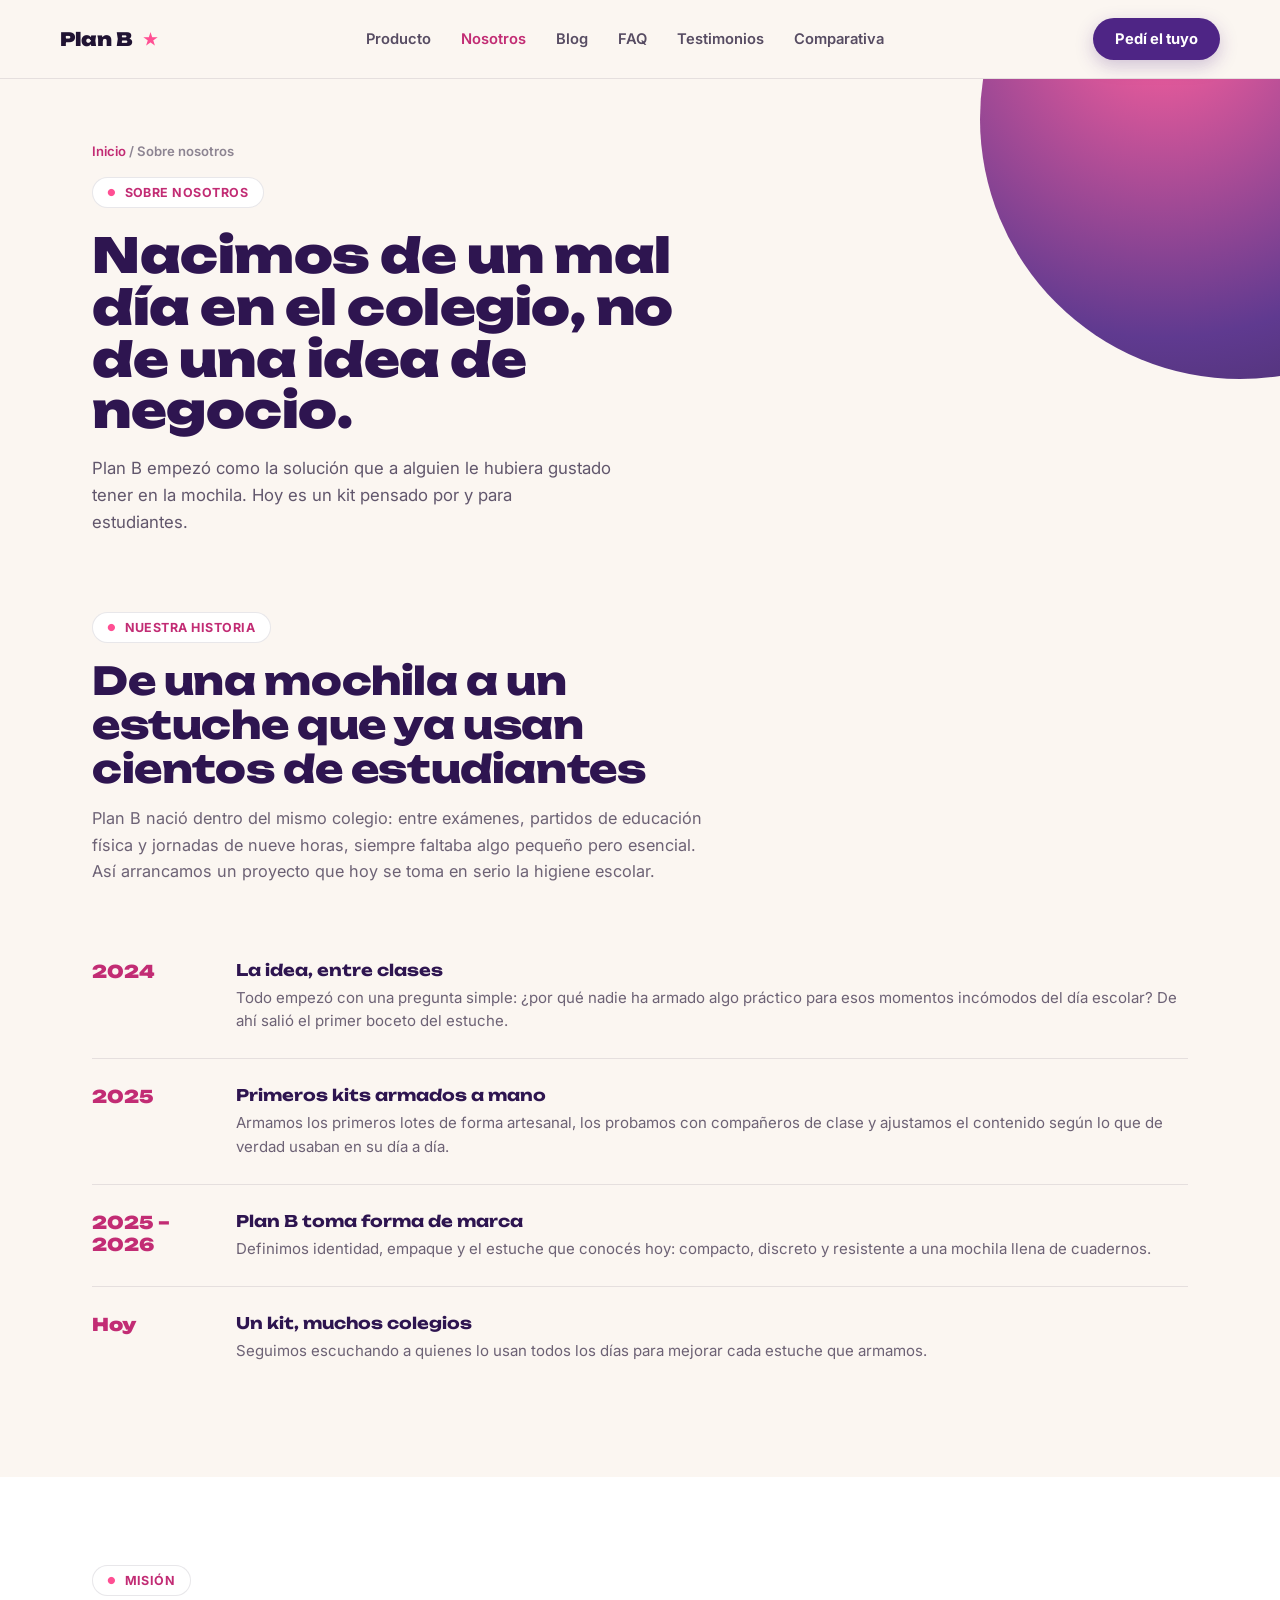
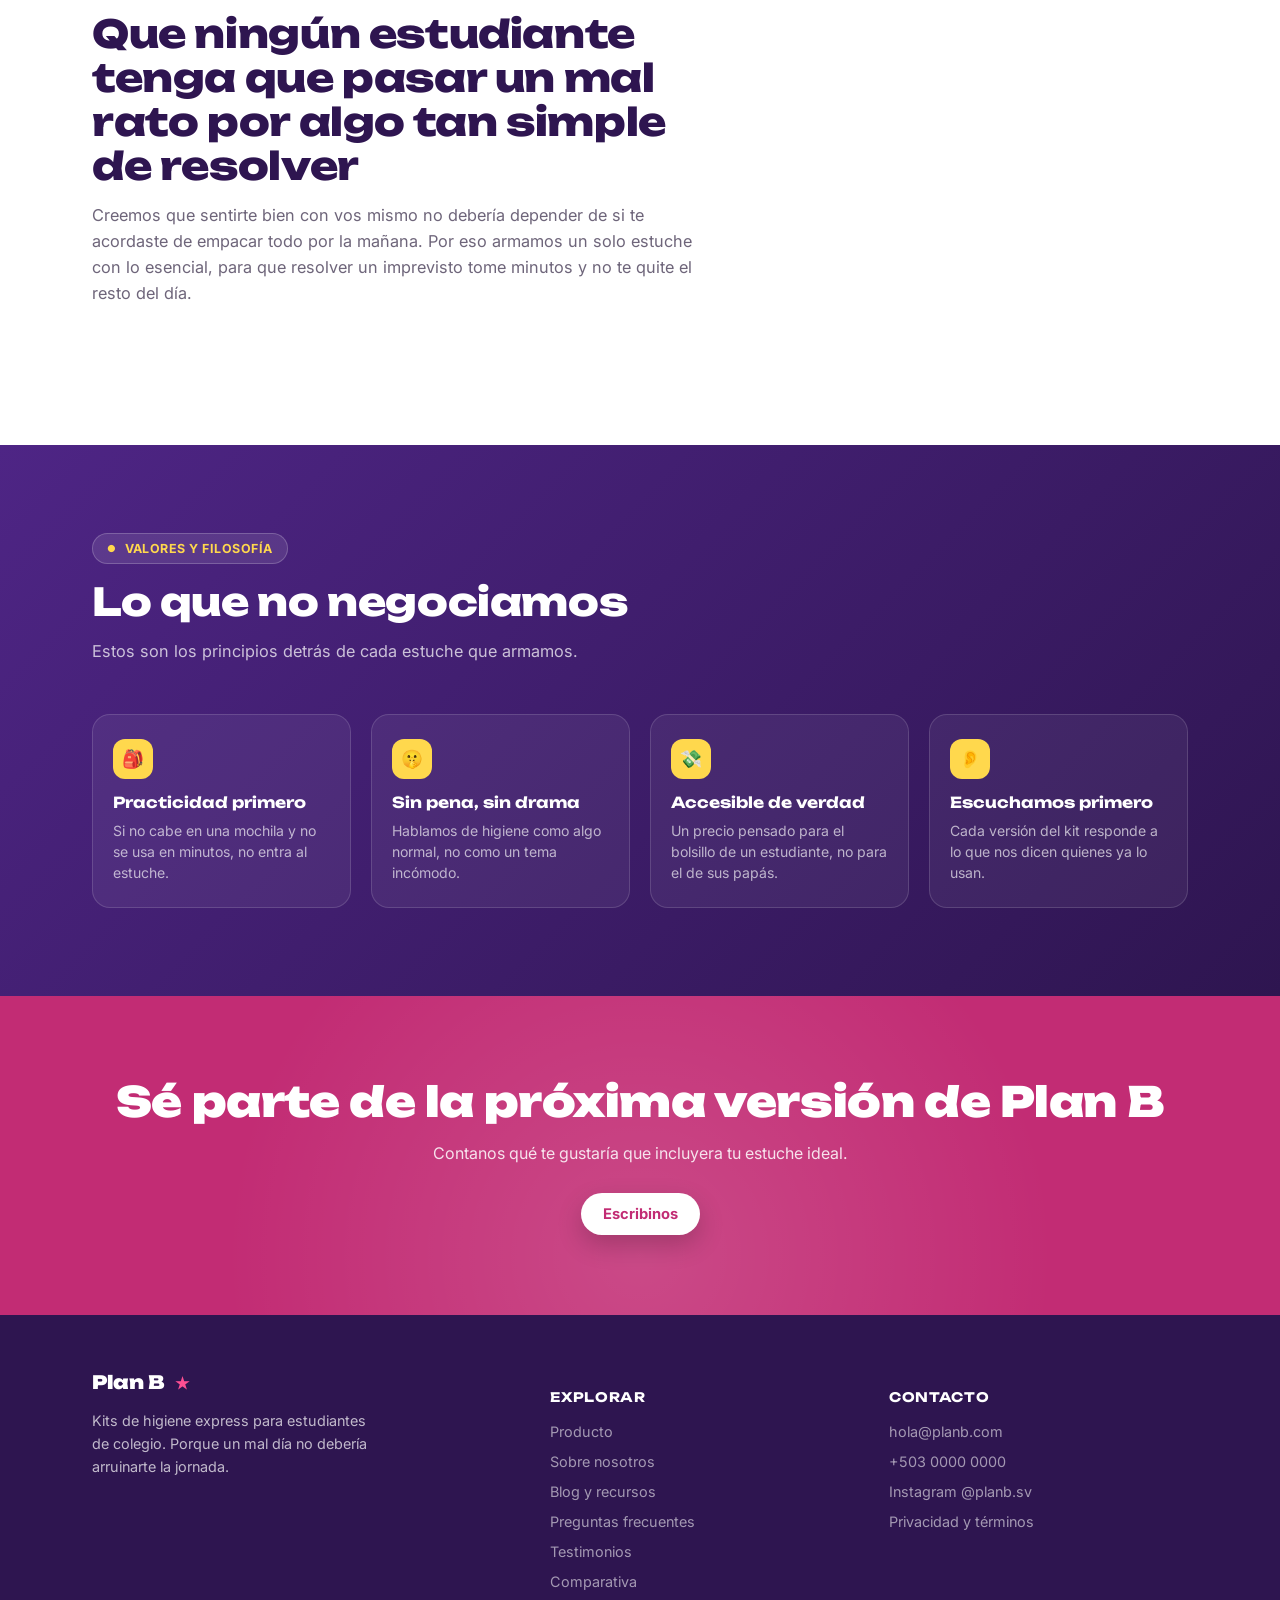
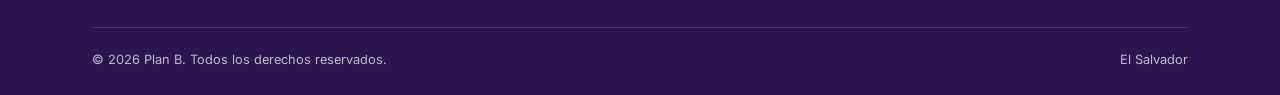
==== about.html @ c0e93ee3 "Add files via upload" ====
<!DOCTYPE html>
<html lang="es">
<head>
<meta charset="UTF-8">
<meta name="viewport" content="width=device-width, initial-scale=1.0">
<title>Sobre Nosotros — Plan B</title>
<link rel="preconnect" href="https://fonts.googleapis.com">
<link href="https://fonts.googleapis.com/css2?family=Unbounded:wght@400;600;800;900&family=Inter:wght@400;500;600;700&display=swap" rel="stylesheet">
<link rel="stylesheet" href="styles.css">
</head>
<body>

<header>
  <div class="wrap nav">
    <a href="index.html" style="text-decoration:none;"><div class="logo">Plan B<span class="star">★</span></div></a>
    <ul class="nav-links">
      <li><a href="product.html">Producto</a></li>
      <li><a href="about.html" class="active">Nosotros</a></li>
      <li><a href="blog.html">Blog</a></li>
      <li><a href="faq.html">FAQ</a></li>
      <li><a href="testimonials.html">Testimonios</a></li>
      <li><a href="comparison.html">Comparativa</a></li>
    </ul>
    <a href="index.html#contacto" class="btn">Pedí el tuyo</a>
  </div>
</header>

<section class="page-hero">
  <div class="page-hero-blob"></div>
  <div class="wrap">
    <div class="crumb"><a href="index.html">Inicio</a> / Sobre nosotros</div>
    <span class="eyebrow">Sobre nosotros</span>
    <h1>Nacimos de un mal día en el colegio, no de una idea de negocio.</h1>
    <p class="lead">Plan B empezó como la solución que a alguien le hubiera gustado tener en la mochila. Hoy es un kit pensado por y para estudiantes.</p>
  </div>
</section>

<section class="section" style="padding-top:56px;">
  <div class="wrap">
    <div class="section-head">
      <span class="eyebrow">Nuestra historia</span>
      <h2>De una mochila a un estuche que ya usan cientos de estudiantes</h2>
      <p>Plan B nació dentro del mismo colegio: entre exámenes, partidos de educación física y jornadas de nueve horas, siempre faltaba algo pequeño pero esencial. Así arrancamos un proyecto que hoy se toma en serio la higiene escolar.</p>
    </div>
    <ul class="timeline">
      <li>
        <span class="year">2024</span>
        <div>
          <h4>La idea, entre clases</h4>
          <p>Todo empezó con una pregunta simple: ¿por qué nadie ha armado algo práctico para esos momentos incómodos del día escolar? De ahí salió el primer boceto del estuche.</p>
        </div>
      </li>
      <li>
        <span class="year">2025</span>
        <div>
          <h4>Primeros kits armados a mano</h4>
          <p>Armamos los primeros lotes de forma artesanal, los probamos con compañeros de clase y ajustamos el contenido según lo que de verdad usaban en su día a día.</p>
        </div>
      </li>
      <li>
        <span class="year">2025 – 2026</span>
        <div>
          <h4>Plan B toma forma de marca</h4>
          <p>Definimos identidad, empaque y el estuche que conocés hoy: compacto, discreto y resistente a una mochila llena de cuadernos.</p>
        </div>
      </li>
      <li>
        <span class="year">Hoy</span>
        <div>
          <h4>Un kit, muchos colegios</h4>
          <p>Seguimos escuchando a quienes lo usan todos los días para mejorar cada estuche que armamos.</p>
        </div>
      </li>
    </ul>
  </div>
</section>

<section class="section benefits">
  <div class="wrap">
    <div class="section-head">
      <span class="eyebrow">Misión</span>
      <h2>Que ningún estudiante tenga que pasar un mal rato por algo tan simple de resolver</h2>
      <p>Creemos que sentirte bien con vos mismo no debería depender de si te acordaste de empacar todo por la mañana. Por eso armamos un solo estuche con lo esencial, para que resolver un imprevisto tome minutos y no te quite el resto del día.</p>
    </div>
  </div>
</section>

<section class="section kit">
  <div class="wrap">
    <div class="section-head">
      <span class="eyebrow">Valores y filosofía</span>
      <h2>Lo que no negociamos</h2>
      <p>Estos son los principios detrás de cada estuche que armamos.</p>
    </div>
    <div class="values-grid">
      <div class="value-card" style="background:rgba(255,255,255,0.06); border-color:rgba(255,255,255,0.14);">
        <div class="icon">🎒</div>
        <h4 style="color:#fff;">Practicidad primero</h4>
        <p style="color:rgba(255,255,255,0.65);">Si no cabe en una mochila y no se usa en minutos, no entra al estuche.</p>
      </div>
      <div class="value-card" style="background:rgba(255,255,255,0.06); border-color:rgba(255,255,255,0.14);">
        <div class="icon">🤫</div>
        <h4 style="color:#fff;">Sin pena, sin drama</h4>
        <p style="color:rgba(255,255,255,0.65);">Hablamos de higiene como algo normal, no como un tema incómodo.</p>
      </div>
      <div class="value-card" style="background:rgba(255,255,255,0.06); border-color:rgba(255,255,255,0.14);">
        <div class="icon">💸</div>
        <h4 style="color:#fff;">Accesible de verdad</h4>
        <p style="color:rgba(255,255,255,0.65);">Un precio pensado para el bolsillo de un estudiante, no para el de sus papás.</p>
      </div>
      <div class="value-card" style="background:rgba(255,255,255,0.06); border-color:rgba(255,255,255,0.14);">
        <div class="icon">👂</div>
        <h4 style="color:#fff;">Escuchamos primero</h4>
        <p style="color:rgba(255,255,255,0.65);">Cada versión del kit responde a lo que nos dicen quienes ya lo usan.</p>
      </div>
    </div>
  </div>
</section>

<section class="cta-banner" id="contacto">
  <div class="wrap">
    <h2>Sé parte de la próxima versión de Plan B</h2>
    <p>Contanos qué te gustaría que incluyera tu estuche ideal.</p>
    <a href="index.html#contacto" class="btn">Escribinos</a>
  </div>
</section>

<footer>
  <div class="wrap">
    <div class="foot-grid">
      <div>
        <div class="logo">Plan B <span class="star">★</span></div>
        <p>Kits de higiene express para estudiantes de colegio. Porque un mal día no debería arruinarte la jornada.</p>
      </div>
      <div class="foot-col">
        <h4>Explorar</h4>
        <ul>
          <li><a href="product.html">Producto</a></li>
          <li><a href="about.html">Sobre nosotros</a></li>
          <li><a href="blog.html">Blog y recursos</a></li>
          <li><a href="faq.html">Preguntas frecuentes</a></li>
          <li><a href="testimonials.html">Testimonios</a></li>
          <li><a href="comparison.html">Comparativa</a></li>
        </ul>
      </div>
      <div class="foot-col">
        <h4>Contacto</h4>
        <ul>
          <li><a href="mailto:hola@planb.com">hola@planb.com</a></li>
          <li><a href="tel:+50300000000">+503 0000 0000</a></li>
          <li><a href="#">Instagram @planb.sv</a></li>
          <li><a href="legal.html">Privacidad y términos</a></li>
        </ul>
      </div>
    </div>
    <div class="foot-bottom">
      <span>© 2026 Plan B. Todos los derechos reservados.</span>
      <span>El Salvador</span>
    </div>
  </div>
</footer>

</body>
</html>
---- styles.css ----
:root{
    --violet: #4E2585;
    --violet-deep: #2E1550;
    --magenta: #C22C74;
    --pink: #FF4F93;
    --cream: #FBF6F1;
    --ink: #201333;
    --paper: #FFFFFF;
    --highlight: #FFD84D;
    --line: rgba(32,19,51,0.10);
  }

  *{ box-sizing:border-box; }
  html{ scroll-behavior:smooth; }
  body{
    margin:0;
    background:var(--cream);
    color:var(--ink);
    font-family:'Inter', sans-serif;
    -webkit-font-smoothing:antialiased;
  }
  h1,h2,h3, .display{
    font-family:'Unbounded', sans-serif;
    margin:0;
    letter-spacing:-0.01em;
  }
  a{ color:inherit; }
  img{ max-width:100%; display:block; }
  .wrap{
    max-width:1160px;
    margin:0 auto;
    padding:0 32px;
  }
  @media (max-width:640px){ .wrap{ padding:0 20px; } }

  /* ---------- HEADER ---------- */
  header{
    position:sticky; top:0; z-index:50;
    background:rgba(251,246,241,0.88);
    backdrop-filter:blur(10px);
    border-bottom:1px solid var(--line);
  }
  .nav{
    display:flex; align-items:center; justify-content:space-between;
    padding:18px 0;
  }
  .logo{
    display:flex; align-items:center; gap:10px;
    font-family:'Unbounded'; font-weight:900; font-size:1.15rem;
  }
  .logo .star{ color:var(--pink); font-size:1rem; }
  .nav-links{
    display:flex; gap:30px; font-size:0.92rem; font-weight:600;
    list-style:none; margin:0; padding:0;
  }
  .nav-links a{ text-decoration:none; opacity:0.75; transition:opacity .2s; }
  .nav-links a:hover{ opacity:1; }
  .btn{
    display:inline-flex; align-items:center; gap:8px;
    background:var(--violet);
    color:#fff !important;
    font-weight:700; font-size:0.92rem;
    padding:12px 22px;
    border-radius:100px;
    text-decoration:none;
    border:none; cursor:pointer;
    transition:transform .18s ease, box-shadow .18s ease;
    box-shadow:0 6px 18px rgba(78,37,133,0.25);
  }
  .btn:hover{ transform:translateY(-2px); box-shadow:0 10px 24px rgba(78,37,133,0.32); }
  .btn.pink{ background:var(--pink); box-shadow:0 6px 18px rgba(255,79,147,0.35); }
  .btn.ghost{
    background:transparent; color:var(--ink) !important;
    border:1.5px solid var(--ink); box-shadow:none;
  }
  @media (max-width:800px){ .nav-links{ display:none; } }

  /* ---------- HERO ---------- */
  .hero{
    position:relative;
    overflow:hidden;
    padding:76px 0 40px;
  }
  .hero-blob{
    position:absolute; right:-180px; top:-160px;
    width:640px; height:640px; border-radius:50%;
    background:radial-gradient(circle at 35% 30%, var(--pink), var(--violet) 65%, var(--violet-deep) 100%);
    filter:blur(4px);
    opacity:0.95;
    z-index:0;
  }
  .hero-grid{
    position:relative; z-index:1;
    display:grid; grid-template-columns:1.05fr 0.95fr;
    gap:40px; align-items:center;
  }
  @media (max-width:900px){ .hero-grid{ grid-template-columns:1fr; } .hero-blob{ display:none; } }

  .eyebrow{
    display:inline-flex; align-items:center; gap:8px;
    background:var(--paper); border:1px solid var(--line);
    padding:7px 14px; border-radius:100px;
    font-size:0.78rem; font-weight:700; letter-spacing:0.04em; text-transform:uppercase;
    color:var(--magenta);
    margin-bottom:22px;
  }
  .eyebrow::before{ content:"●"; color:var(--pink); font-size:0.6rem; }

  .hero h1{
    font-size:clamp(2.4rem, 5vw, 3.6rem);
    font-weight:900;
    line-height:1.04;
    color:var(--violet-deep);
  }
  .hero h1 mark{
    background:none; color:var(--magenta);
    position:relative;
    -webkit-text-decoration-skip:none;
  }
  .hero h1 mark::after{
    content:"";
    position:absolute; left:-2%; right:-2%; bottom:0.06em; height:0.32em;
    background:var(--highlight);
    z-index:-1; border-radius:2px;
  }
  .hero p.lead{
    font-size:1.12rem; line-height:1.6; color:rgba(32,19,51,0.75);
    max-width:480px; margin:22px 0 32px;
  }
  .hero-ctas{ display:flex; gap:14px; flex-wrap:wrap; align-items:center; margin-bottom:34px; }
  .hero-meta{
    display:flex; gap:26px; flex-wrap:wrap; font-size:0.86rem; color:rgba(32,19,51,0.6);
  }
  .hero-meta strong{ color:var(--violet-deep); font-family:'Unbounded'; font-size:1rem; display:block; }

  .hero-art{
    position:relative;
  }
  .hero-art .card{
    background:var(--paper);
    border-radius:26px;
    padding:14px;
    box-shadow:0 30px 60px -20px rgba(46,21,80,0.35);
    transform:rotate(2deg);
  }
  .hero-art img{ border-radius:18px; }
  .hero-art .tag{
    position:absolute; bottom:-16px; left:-16px;
    background:var(--violet-deep); color:#fff;
    padding:14px 18px; border-radius:16px;
    font-family:'Unbounded'; font-weight:700; font-size:0.85rem;
    box-shadow:0 12px 24px rgba(0,0,0,0.2);
    transform:rotate(-4deg);
  }
  .hero-art .tag span{ display:block; font-family:'Inter'; font-weight:400; font-size:0.72rem; opacity:0.7; margin-top:2px; }

  /* ---------- BELL SCHEDULE STRIP ---------- */
  .schedule{
    background:var(--violet-deep);
    color:#fff;
    padding:26px 0;
    overflow:hidden;
  }
  .schedule .wrap{ display:flex; align-items:center; gap:22px; }
  .schedule .label{
    font-family:'Unbounded'; font-weight:700; font-size:0.82rem;
    white-space:nowrap; opacity:0.85;
    border-right:1px solid rgba(255,255,255,0.2);
    padding-right:22px;
  }
  .schedule-track{
    display:flex; gap:0; flex:1; overflow-x:auto;
    scrollbar-width:none;
  }
  .schedule-track::-webkit-scrollbar{ display:none; }
  .slot{
    display:flex; align-items:center; gap:10px;
    padding:0 26px;
    border-right:1px dashed rgba(255,255,255,0.18);
    white-space:nowrap;
    font-size:0.9rem;
  }
  .slot .n{
    font-family:'Unbounded'; font-weight:900; color:var(--pink); font-size:0.95rem;
  }
  .slot:last-child{ border-right:none; }

  /* ---------- SECTION HEADINGS ---------- */
  .section{ padding:88px 0; }
  .section-head{ max-width:620px; margin-bottom:50px; }
  .section-head .eyebrow{ margin-bottom:16px; }
  .section-head h2{
    font-size:clamp(1.7rem, 3.4vw, 2.4rem);
    color:var(--violet-deep);
    font-weight:800;
    line-height:1.15;
  }
  .section-head p{
    color:rgba(32,19,51,0.65); font-size:1.02rem; margin-top:14px; line-height:1.6;
  }

  /* ---------- BENEFICIOS ---------- */
  .benefits{ background:var(--paper); }
  .benefit-grid{
    display:grid; grid-template-columns:repeat(3, 1fr); gap:24px;
  }
  @media (max-width:840px){ .benefit-grid{ grid-template-columns:1fr; } }
  .benefit{
    background:var(--cream);
    border:1px solid var(--line);
    border-radius:20px;
    padding:30px 26px;
    transition:transform .2s ease, box-shadow .2s ease;
  }
  .benefit:hover{ transform:translateY(-4px); box-shadow:0 16px 30px -12px rgba(46,21,80,0.18); }
  .benefit .num{
    font-family:'Unbounded'; font-weight:900; font-size:0.85rem;
    color:var(--pink); margin-bottom:14px; display:block;
  }
  .benefit h3{ font-size:1.15rem; color:var(--violet-deep); margin-bottom:10px; }
  .benefit p{ color:rgba(32,19,51,0.65); font-size:0.95rem; line-height:1.55; margin:0; }

  /* ---------- QUE INCLUYE ---------- */
  .kit{
    background:linear-gradient(135deg, var(--violet) 0%, var(--violet-deep) 100%);
    color:#fff;
  }
  .kit .section-head h2{ color:#fff; }
  .kit .section-head p{ color:rgba(255,255,255,0.72); }
  .kit .eyebrow{ background:rgba(255,255,255,0.1); border-color:rgba(255,255,255,0.2); color:var(--highlight); }
  .kit .eyebrow::before{ color:var(--highlight); }
  .item-list{
    display:grid; grid-template-columns:repeat(3,1fr); gap:16px;
    list-style:none; padding:0; margin:0;
  }
  @media (max-width:840px){ .item-list{ grid-template-columns:repeat(2,1fr); } }
  @media (max-width:520px){ .item-list{ grid-template-columns:1fr; } }
  .item-list li{
    background:rgba(255,255,255,0.06);
    border:1px solid rgba(255,255,255,0.14);
    border-radius:16px;
    padding:18px 20px;
    font-size:0.95rem;
    display:flex; align-items:center; gap:12px;
  }
  .item-list li::before{
    content:"✓";
    display:flex; align-items:center; justify-content:center;
    width:24px; height:24px; border-radius:50%;
    background:var(--highlight); color:var(--violet-deep);
    font-weight:900; font-size:0.75rem; flex-shrink:0;
  }

  /* ---------- TESTIMONIOS ---------- */
  .testimonials{ background:var(--paper); }
  .t-grid{
    display:grid; grid-template-columns:repeat(3,1fr); gap:22px;
  }
  @media (max-width:840px){ .t-grid{ grid-template-columns:1fr; } }
  .t-card{
    background:var(--cream);
    border-radius:20px;
    padding:28px 24px;
    border:1px solid var(--line);
  }
  .t-card .stars{ color:var(--pink); font-size:0.95rem; letter-spacing:2px; margin-bottom:14px; }
  .t-card p.quote{ font-size:0.98rem; line-height:1.6; color:var(--ink); margin:0 0 18px; }
  .t-who{ display:flex; align-items:center; gap:10px; }
  .avatar{
    width:36px; height:36px; border-radius:50%;
    background:linear-gradient(135deg, var(--pink), var(--violet));
    flex-shrink:0;
  }
  .t-who strong{ display:block; font-size:0.88rem; }
  .t-who span{ font-size:0.78rem; color:rgba(32,19,51,0.55); }

  /* ---------- CTA BANNER ---------- */
  .cta-banner{
    background:var(--magenta);
    color:#fff;
    text-align:center;
    padding:80px 0;
    position:relative;
    overflow:hidden;
  }
  .cta-banner::before{
    content:"";
    position:absolute; left:50%; top:-60%; transform:translateX(-50%);
    width:900px; height:900px; border-radius:50%;
    background:radial-gradient(circle, rgba(255,255,255,0.14), transparent 65%);
  }
  .cta-banner h2{
    font-size:clamp(1.8rem, 4vw, 2.6rem); font-weight:900; color:#fff;
    position:relative; z-index:1;
  }
  .cta-banner p{
    color:rgba(255,255,255,0.85); max-width:480px; margin:16px auto 30px;
    font-size:1rem; position:relative; z-index:1;
  }
  .cta-banner .btn{ position:relative; z-index:1; background:#fff; color:var(--magenta) !important; box-shadow:0 10px 26px rgba(0,0,0,0.2); }
  .cta-banner .btn:hover{ background:var(--highlight); color:var(--violet-deep) !important; }

  /* ---------- FOOTER ---------- */
  footer{ background:var(--violet-deep); color:rgba(255,255,255,0.7); padding:56px 0 28px; }
  .foot-grid{
    display:grid; grid-template-columns:1.4fr 1fr 1fr; gap:40px;
    padding-bottom:36px; border-bottom:1px solid rgba(255,255,255,0.12);
  }
  @media (max-width:700px){ .foot-grid{ grid-template-columns:1fr; gap:28px; } }
  .foot-grid .logo{ color:#fff; margin-bottom:12px; }
  .foot-grid p{ font-size:0.9rem; line-height:1.6; max-width:280px; }
  .foot-col h4{
    font-family:'Unbounded'; font-size:0.82rem; color:#fff; margin-bottom:16px;
    text-transform:uppercase; letter-spacing:0.05em;
  }
  .foot-col ul{ list-style:none; padding:0; margin:0; display:flex; flex-direction:column; gap:10px; }
  .foot-col a{ text-decoration:none; font-size:0.9rem; opacity:0.8; }
  .foot-col a:hover{ opacity:1; }
  .foot-bottom{
    display:flex; justify-content:space-between; align-items:center;
    padding-top:24px; font-size:0.8rem; flex-wrap:wrap; gap:10px;
  }

/* ================= SHARED EXTRA COMPONENTS (sub-pages) ================= */

/* Page hero (simpler than home hero, used on interior pages) */
.page-hero{
  padding:64px 0 20px;
  position:relative;
  overflow:hidden;
}
.page-hero .wrap{ position:relative; z-index:1; }
.page-hero-blob{
  position:absolute; right:-220px; top:-220px;
  width:520px; height:520px; border-radius:50%;
  background:radial-gradient(circle at 35% 30%, var(--pink), var(--violet) 65%, var(--violet-deep) 100%);
  opacity:0.9; z-index:0;
}
.page-hero h1{
  font-size:clamp(2rem, 4.6vw, 3rem);
  color:var(--violet-deep);
  font-weight:900;
  line-height:1.08;
  max-width:640px;
}
.page-hero p.lead{
  font-size:1.05rem; line-height:1.6; color:rgba(32,19,51,0.7);
  max-width:520px; margin:18px 0 0;
}
.crumb{
  font-size:0.82rem; font-weight:600; color:rgba(32,19,51,0.5);
  margin-bottom:18px;
}
.crumb a{ text-decoration:none; color:var(--magenta); }

/* Breadcrumb-y active nav state */
.nav-links a.active{ opacity:1; color:var(--magenta); }

/* ---- Timeline (About Us) ---- */
.timeline{ list-style:none; margin:0; padding:0; }
.timeline li{
  display:grid; grid-template-columns:120px 1fr; gap:24px;
  padding:26px 0; border-top:1px solid var(--line);
}
.timeline li:first-child{ border-top:none; }
.timeline .year{ font-family:'Unbounded'; font-weight:900; color:var(--magenta); font-size:1.1rem; }
.timeline h4{ font-family:'Unbounded'; font-size:1rem; color:var(--violet-deep); margin:0 0 6px; }
.timeline p{ margin:0; color:rgba(32,19,51,0.65); font-size:0.94rem; line-height:1.55; }

/* ---- Values grid (About Us) ---- */
.values-grid{
  display:grid; grid-template-columns:repeat(4,1fr); gap:20px;
}
@media (max-width:900px){ .values-grid{ grid-template-columns:repeat(2,1fr); } }
@media (max-width:560px){ .values-grid{ grid-template-columns:1fr; } }
.value-card{
  background:var(--paper); border:1px solid var(--line); border-radius:18px;
  padding:24px 20px;
}
.value-card .icon{
  width:40px; height:40px; border-radius:12px;
  background:var(--highlight);
  display:flex; align-items:center; justify-content:center;
  font-size:1.1rem; margin-bottom:14px;
}
.value-card h4{ font-family:'Unbounded'; font-size:0.95rem; color:var(--violet-deep); margin:0 0 8px; }
.value-card p{ margin:0; font-size:0.88rem; color:rgba(32,19,51,0.62); line-height:1.5; }

/* ---- Product gallery ---- */
.gallery{
  display:grid; grid-template-columns:1.3fr 0.7fr; gap:16px;
}
@media (max-width:760px){ .gallery{ grid-template-columns:1fr; } }
.gallery .main-shot{
  border-radius:22px; overflow:hidden;
  box-shadow:0 24px 50px -18px rgba(46,21,80,0.32);
}
.gallery .side-shots{ display:flex; flex-direction:column; gap:16px; }
.gallery .side-shots div{
  background:linear-gradient(135deg, var(--violet), var(--violet-deep));
  border-radius:18px; flex:1; min-height:110px;
  display:flex; align-items:center; justify-content:center;
  color:#fff; font-family:'Unbounded'; font-size:0.78rem; text-align:center; padding:12px;
}

/* ---- Specs table ---- */
.specs{ width:100%; border-collapse:collapse; }
.specs tr{ border-top:1px solid var(--line); }
.specs tr:first-child{ border-top:none; }
.specs td{ padding:16px 4px; font-size:0.94rem; }
.specs td:first-child{ color:rgba(32,19,51,0.55); font-weight:600; width:38%; }
.specs td:last-child{ color:var(--ink); font-weight:500; }

/* ---- Price panel (product page) ---- */
.price-panel{
  background:var(--paper); border:1px solid var(--line); border-radius:20px;
  padding:26px; margin-top:24px;
}
.price-panel .price{ font-family:'Unbounded'; font-size:2rem; font-weight:900; color:var(--violet-deep); }
.price-panel .price span{ font-size:0.9rem; font-weight:500; color:rgba(32,19,51,0.5); margin-left:8px; }
.price-panel .btn{ width:100%; justify-content:center; margin-top:16px; }
.price-panel ul{ list-style:none; padding:0; margin:16px 0 0; display:flex; flex-direction:column; gap:8px; }
.price-panel ul li{ font-size:0.86rem; color:rgba(32,19,51,0.65); display:flex; gap:8px; align-items:center; }
.price-panel ul li::before{ content:"✓"; color:var(--magenta); font-weight:900; }

/* ---- Blog cards ---- */
.blog-grid{ display:grid; grid-template-columns:repeat(3,1fr); gap:24px; }
@media (max-width:900px){ .blog-grid{ grid-template-columns:repeat(2,1fr); } }
@media (max-width:600px){ .blog-grid{ grid-template-columns:1fr; } }
.blog-card{
  background:var(--paper); border:1px solid var(--line); border-radius:20px;
  overflow:hidden; display:flex; flex-direction:column;
  transition:transform .2s ease, box-shadow .2s ease;
}
.blog-card:hover{ transform:translateY(-4px); box-shadow:0 16px 30px -12px rgba(46,21,80,0.18); }
.blog-card .thumb{
  height:150px;
  background:linear-gradient(135deg, var(--pink), var(--violet));
  display:flex; align-items:center; justify-content:center;
  color:#fff; font-family:'Unbounded'; font-weight:700; font-size:0.78rem; text-align:center; padding:14px;
}
.blog-card .body{ padding:22px; flex:1; display:flex; flex-direction:column; }
.blog-card .tag-pill{
  align-self:flex-start;
  background:var(--cream); color:var(--magenta);
  font-size:0.72rem; font-weight:700; text-transform:uppercase; letter-spacing:0.03em;
  padding:5px 12px; border-radius:100px; margin-bottom:12px;
}
.blog-card h3{ font-size:1.05rem; color:var(--violet-deep); margin-bottom:8px; line-height:1.3; }
.blog-card p{ font-size:0.88rem; color:rgba(32,19,51,0.6); line-height:1.5; margin:0 0 14px; flex:1; }
.blog-card .meta{ font-size:0.78rem; color:rgba(32,19,51,0.45); font-weight:600; }

/* ---- FAQ accordion (native details/summary) ---- */
.faq-list{ display:flex; flex-direction:column; gap:12px; max-width:760px; }
.faq-item{
  background:var(--paper); border:1px solid var(--line); border-radius:16px;
  padding:6px 22px;
}
.faq-item summary{
  cursor:pointer; list-style:none;
  padding:18px 0;
  font-family:'Unbounded'; font-size:0.95rem; color:var(--violet-deep); font-weight:600;
  display:flex; align-items:center; justify-content:space-between; gap:16px;
}
.faq-item summary::-webkit-details-marker{ display:none; }
.faq-item summary::after{
  content:"+";
  font-size:1.3rem; color:var(--pink); font-weight:400;
  transition:transform .2s ease; flex-shrink:0;
}
.faq-item[open] summary::after{ transform:rotate(45deg); }
.faq-item p{ margin:0 0 20px; color:rgba(32,19,51,0.65); font-size:0.92rem; line-height:1.6; }
.faq-categories{ display:flex; gap:10px; flex-wrap:wrap; margin-bottom:30px; }
.chip{
  background:var(--paper); border:1px solid var(--line); border-radius:100px;
  padding:8px 16px; font-size:0.82rem; font-weight:600; color:rgba(32,19,51,0.6);
}
.chip.on{ background:var(--violet-deep); color:#fff; border-color:var(--violet-deep); }

/* ---- Legal tabs ---- */
.tabs{ display:flex; gap:10px; margin-bottom:36px; border-bottom:1px solid var(--line); }
.tab-btn{
  background:none; border:none; cursor:pointer;
  font-family:'Unbounded'; font-size:0.88rem; font-weight:700;
  color:rgba(32,19,51,0.5);
  padding:12px 4px; margin-right:26px;
  border-bottom:2px solid transparent;
  transform:translateY(1px);
}
.tab-btn.active{ color:var(--violet-deep); border-bottom-color:var(--pink); }
.tab-panel{ display:none; }
.tab-panel.active{ display:block; }
.legal-body h3{
  font-family:'Unbounded'; font-size:1.05rem; color:var(--violet-deep);
  margin:32px 0 10px;
}
.legal-body h3:first-child{ margin-top:0; }
.legal-body p, .legal-body li{ color:rgba(32,19,51,0.68); font-size:0.94rem; line-height:1.7; }
.legal-body ul{ padding-left:20px; margin:0 0 16px; }
.legal-note{
  background:var(--cream); border:1px dashed var(--line); border-radius:14px;
  padding:16px 20px; font-size:0.85rem; color:rgba(32,19,51,0.6); margin-bottom:36px;
}

/* ---- Comparison table ---- */
.compare-wrap{ overflow-x:auto; border-radius:20px; border:1px solid var(--line); }
.compare{ width:100%; border-collapse:collapse; min-width:640px; background:var(--paper); }
.compare th, .compare td{ padding:18px 20px; text-align:center; font-size:0.9rem; border-top:1px solid var(--line); }
.compare thead th{
  border-top:none; font-family:'Unbounded'; font-size:0.82rem; color:var(--violet-deep);
  background:var(--cream);
}
.compare th:first-child, .compare td:first-child{
  text-align:left; font-weight:600; color:rgba(32,19,51,0.7);
}
.compare .highlight-col{ background:rgba(255,79,147,0.06); }
.compare thead th.highlight-col{ background:var(--violet-deep); color:#fff; }
.yes{ color:#1E9E63; font-weight:900; }
.no{ color:rgba(32,19,51,0.3); font-weight:900; }

/* ---- Stats bar (testimonials) ---- */
.stats-bar{
  display:grid; grid-template-columns:repeat(4,1fr); gap:20px;
  margin-bottom:50px;
}
@media (max-width:700px){ .stats-bar{ grid-template-columns:repeat(2,1fr); } }
.stat{
  background:var(--paper); border:1px solid var(--line); border-radius:18px;
  padding:26px 20px; text-align:center;
}
.stat .big{ font-family:'Unbounded'; font-size:1.8rem; font-weight:900; color:var(--violet-deep); display:block; }
.stat .small{ font-size:0.8rem; color:rgba(32,19,51,0.55); margin-top:6px; display:block; }

.filter-row{ display:flex; gap:10px; flex-wrap:wrap; margin-bottom:34px; }

/* ---- 4-col testimonial grid variant ---- */
.t-grid.wide{ grid-template-columns:repeat(3,1fr); }
@media (max-width:840px){ .t-grid.wide{ grid-template-columns:1fr; } }
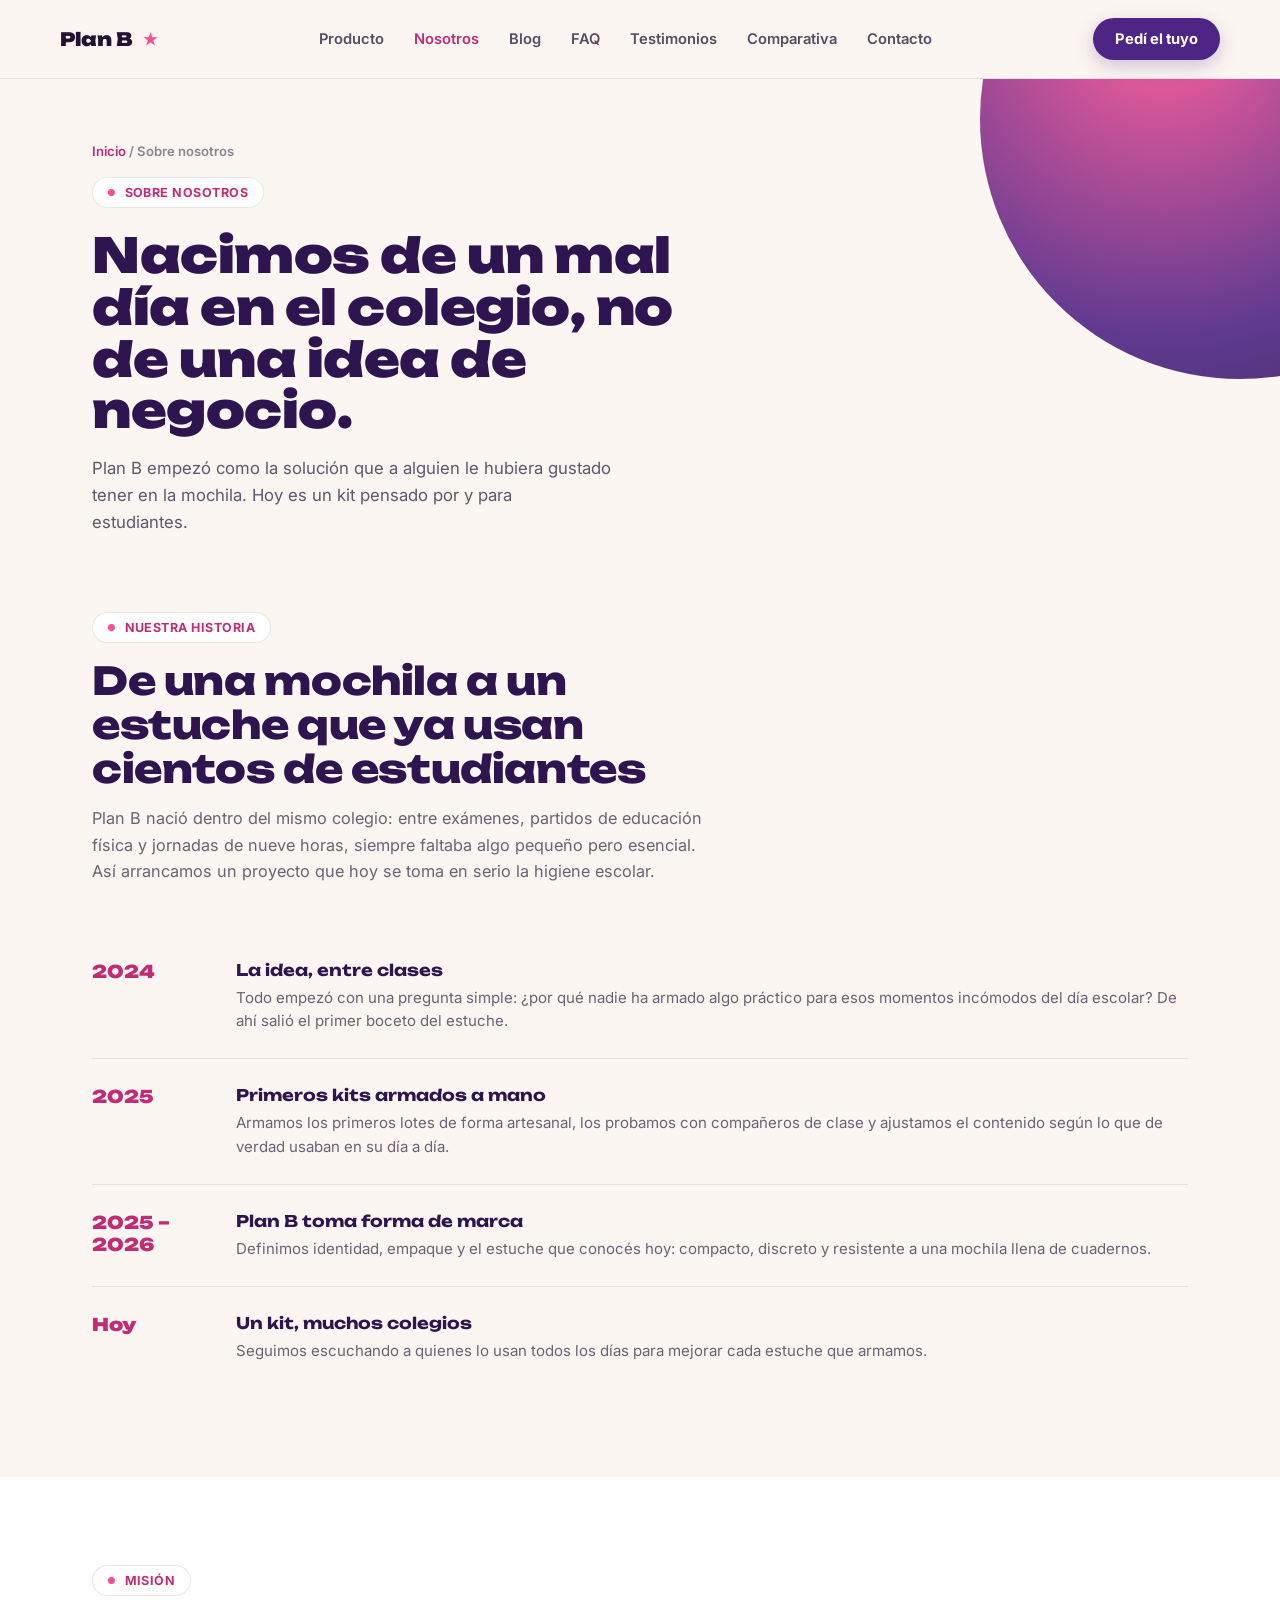
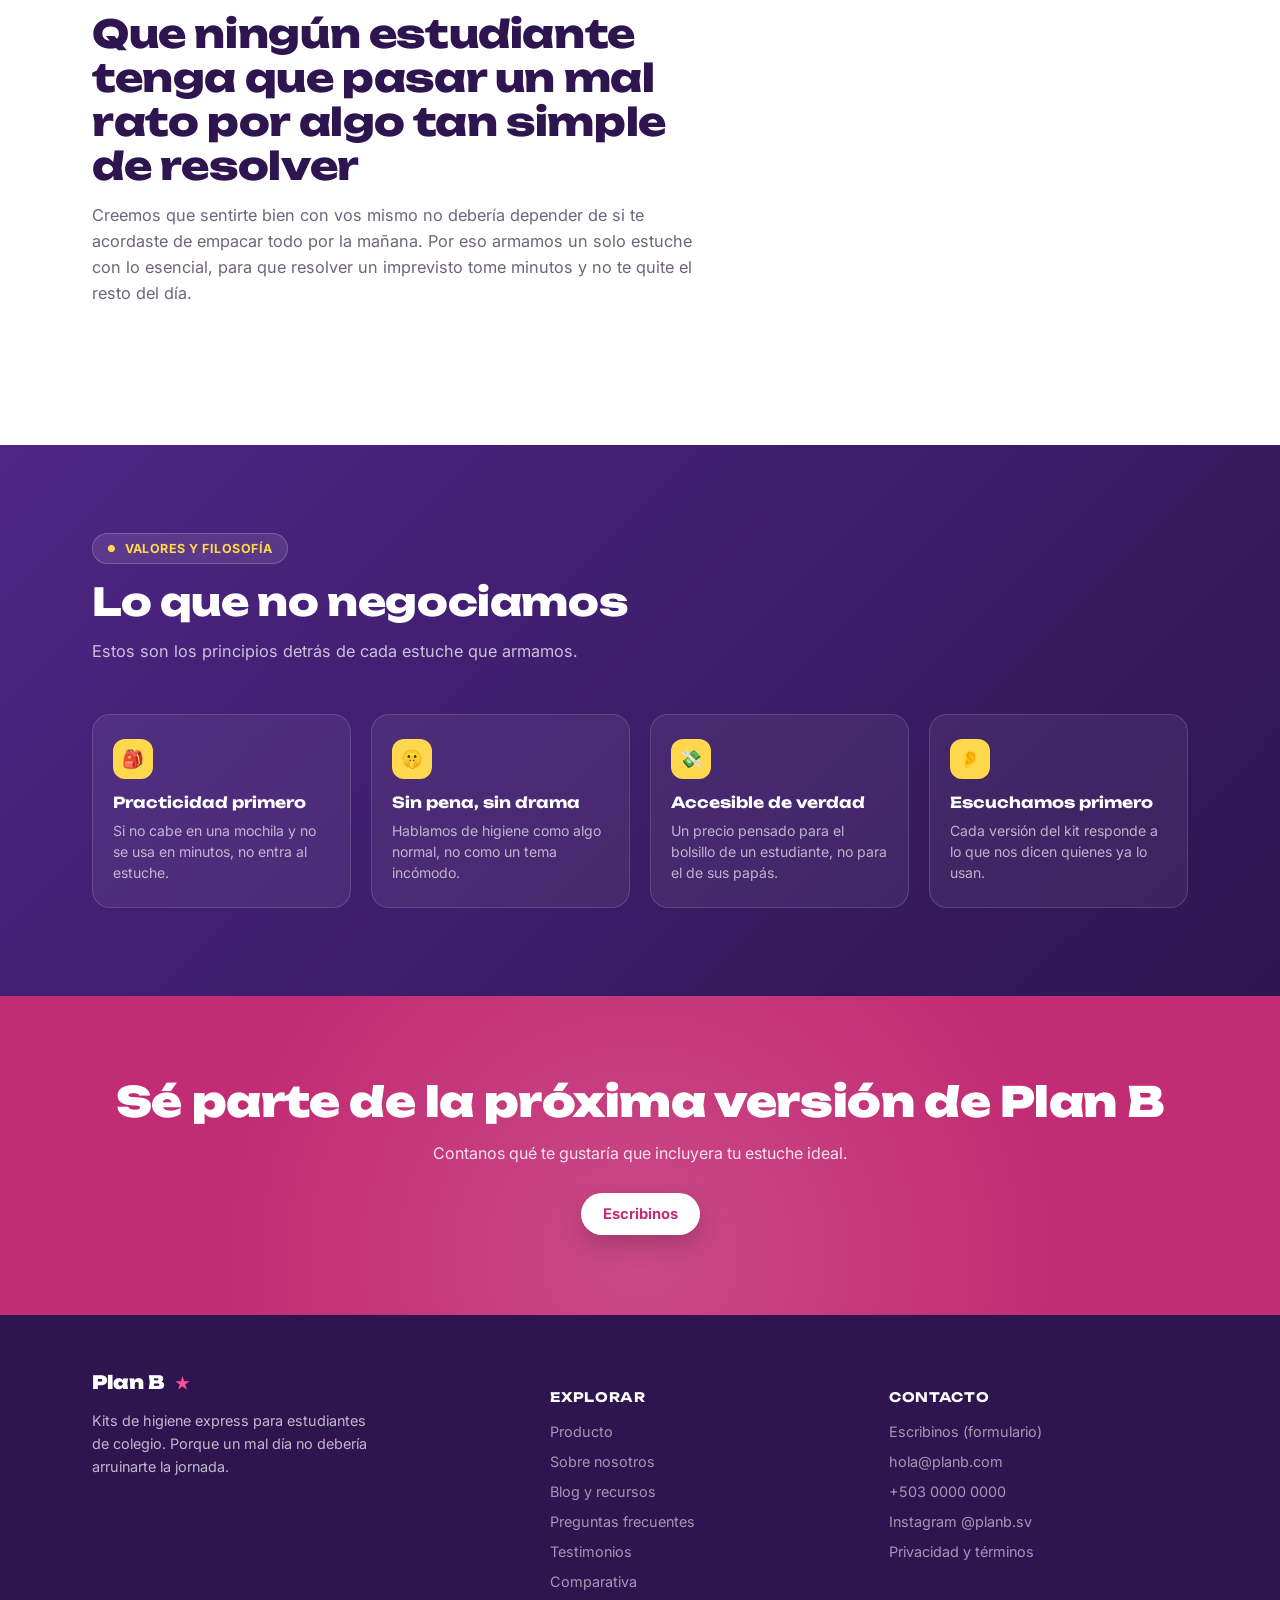
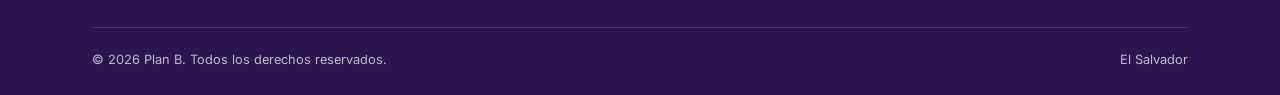
==== commit 1771199f: "Add files via upload" ====
--- a/about.html
+++ b/about.html
@@ -20,8 +20,9 @@
       <li><a href="faq.html">FAQ</a></li>
       <li><a href="testimonials.html">Testimonios</a></li>
       <li><a href="comparison.html">Comparativa</a></li>
+      <li><a href="contact.html">Contacto</a></li>
     </ul>
-    <a href="index.html#contacto" class="btn">Pedí el tuyo</a>
+    <a href="contact.html" class="btn">Pedí el tuyo</a>
   </div>
 </header>
 
@@ -121,7 +122,7 @@
   <div class="wrap">
     <h2>Sé parte de la próxima versión de Plan B</h2>
     <p>Contanos qué te gustaría que incluyera tu estuche ideal.</p>
-    <a href="index.html#contacto" class="btn">Escribinos</a>
+    <a href="contact.html" class="btn">Escribinos</a>
   </div>
 </section>
 
@@ -146,6 +147,7 @@
       <div class="foot-col">
         <h4>Contacto</h4>
         <ul>
+          <li><a href="contact.html">Escribinos (formulario)</a></li>
           <li><a href="mailto:hola@planb.com">hola@planb.com</a></li>
           <li><a href="tel:+50300000000">+503 0000 0000</a></li>
           <li><a href="#">Instagram @planb.sv</a></li>
